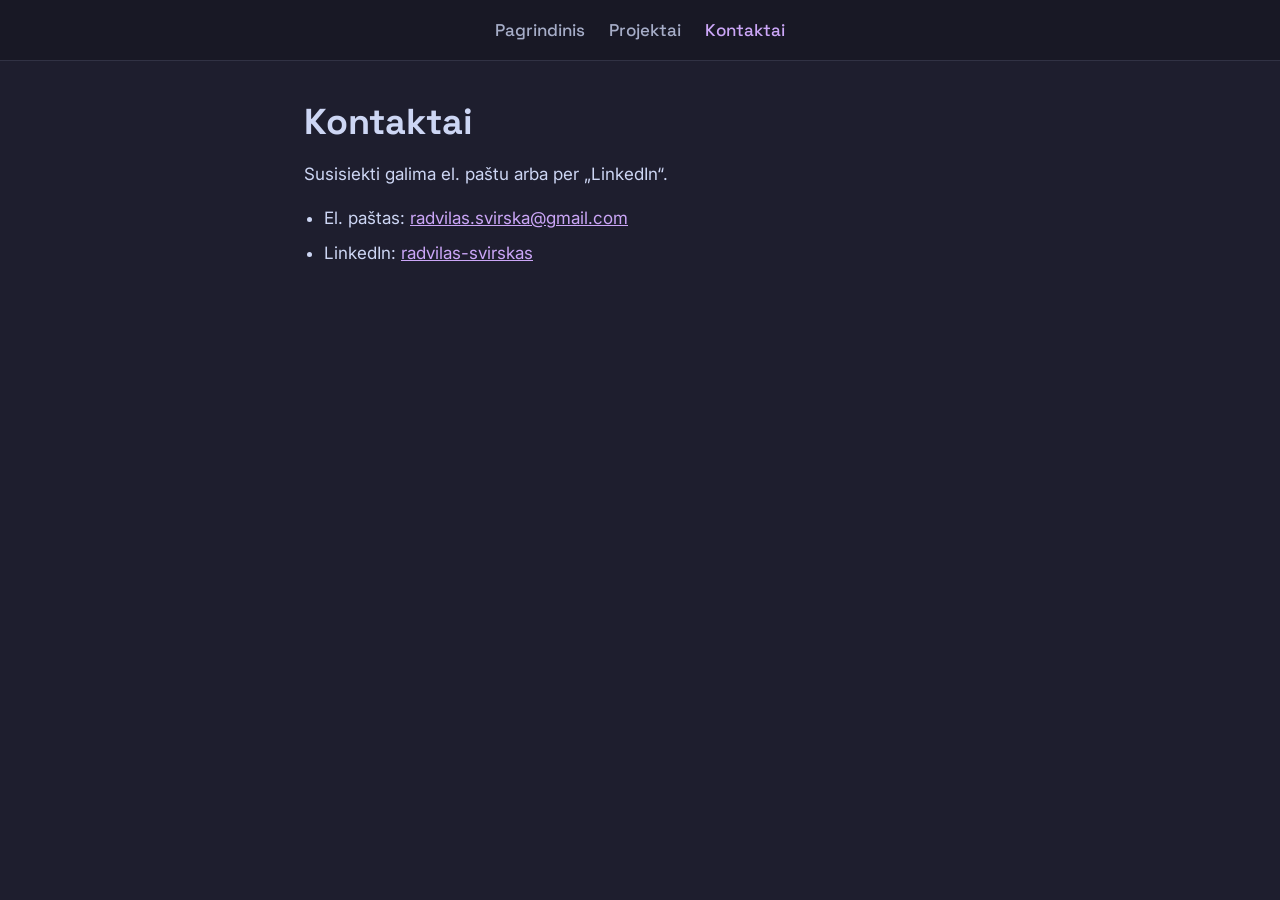
==== contact.html @ f39bd038 "Add draft text to all three pages Home gets a short intro, each sim on the projects page gets a plai" ====
<!DOCTYPE html>
<html lang="lt">
<head>
  <meta charset="UTF-8">
  <meta name="viewport" content="width=device-width, initial-scale=1">
  <title>Kontaktai</title>
  <link rel="preconnect" href="https://fonts.googleapis.com">
  <link rel="preconnect" href="https://fonts.gstatic.com" crossorigin>
  <link rel="stylesheet" href="https://fonts.googleapis.com/css2?family=Space+Grotesk:wght@500;700&family=Inter:wght@400;600&display=swap">
  <link rel="stylesheet" href="style.css">
</head>
<body>
  <nav>
    <a href="index.html">Pagrindinis</a>
    <a href="projects.html">Projektai</a>
    <a href="contact.html" aria-current="page">Kontaktai</a>
  </nav>
  <main>
    <h1>Kontaktai</h1>
    <p>Susisiekti galima el. paštu arba per „LinkedIn“.</p>
    <ul>
      <li>El. paštas: <a href="mailto:radvilas.svirska@gmail.com">radvilas.svirska@gmail.com</a></li>
      <li>LinkedIn: <a href="https://www.linkedin.com/in/radvilas-svirskas/">radvilas-svirskas</a></li>
    </ul>
  </main>
</body>
</html>
---- style.css ----
:root {
  /* Catppuccin Mocha */
  --bg: #1e1e2e;      /* base */
  --surface: #181825; /* mantle */
  --text: #cdd6f4;    /* text */
  --muted: #a6adc8;   /* subtext0 */
  --accent: #cba6f7;  /* mauve */
  --border: #313244;  /* surface0 */
}

* {
  box-sizing: border-box;
}

body {
  margin: 0;
  background: var(--bg);
  color: var(--text);
  font-family: "Inter", system-ui, sans-serif;
  font-size: 1.0625rem;
  line-height: 1.65;
}

h1, h2, h3 {
  font-family: "Space Grotesk", system-ui, sans-serif;
  font-weight: 700;
  line-height: 1.2;
}

h1 {
  font-size: 2.25rem;
  margin: 0 0 1rem;
}

h2 {
  font-size: 1.5rem;
  margin: 2.5rem 0 0.75rem;
}

p {
  text-align: left;
  margin: 0 0 1rem;
}

a {
  color: var(--accent);
}

ul {
  margin: 0 0 1rem;
  padding-left: 1.25rem;
}

li {
  margin-bottom: 0.4rem;
}

code {
  font-family: ui-monospace, "SF Mono", Menlo, monospace;
  font-size: 0.95em;
  background: var(--border);
  border-radius: 4px;
  padding: 0.1em 0.35em;
}

nav {
  display: flex;
  flex-wrap: wrap;
  gap: 0.5rem 1.5rem;
  padding: 1rem;
  border-bottom: 1px solid var(--border);
  background: var(--surface);
  justify-content: center;
}

nav a {
  color: var(--muted);
  text-decoration: none;
  font-family: "Space Grotesk", system-ui, sans-serif;
  font-weight: 500;
}

nav a:hover,
nav a[aria-current="page"] {
  color: var(--accent);
}

main {
  max-width: 44rem;
  margin: 0 auto;
  padding: 2.5rem 1rem 4rem;
}

img,
iframe {
  display: block;
  max-width: 100%;
  border: 1px solid var(--border);
  border-radius: 8px;
}

img {
  height: auto;
}

.sim {
  width: 100%;
  height: 28rem;
}

figure {
  margin: 1.5rem 0;
}

figcaption {
  color: var(--muted);
  font-size: 0.9rem;
  margin-top: 0.5rem;
}
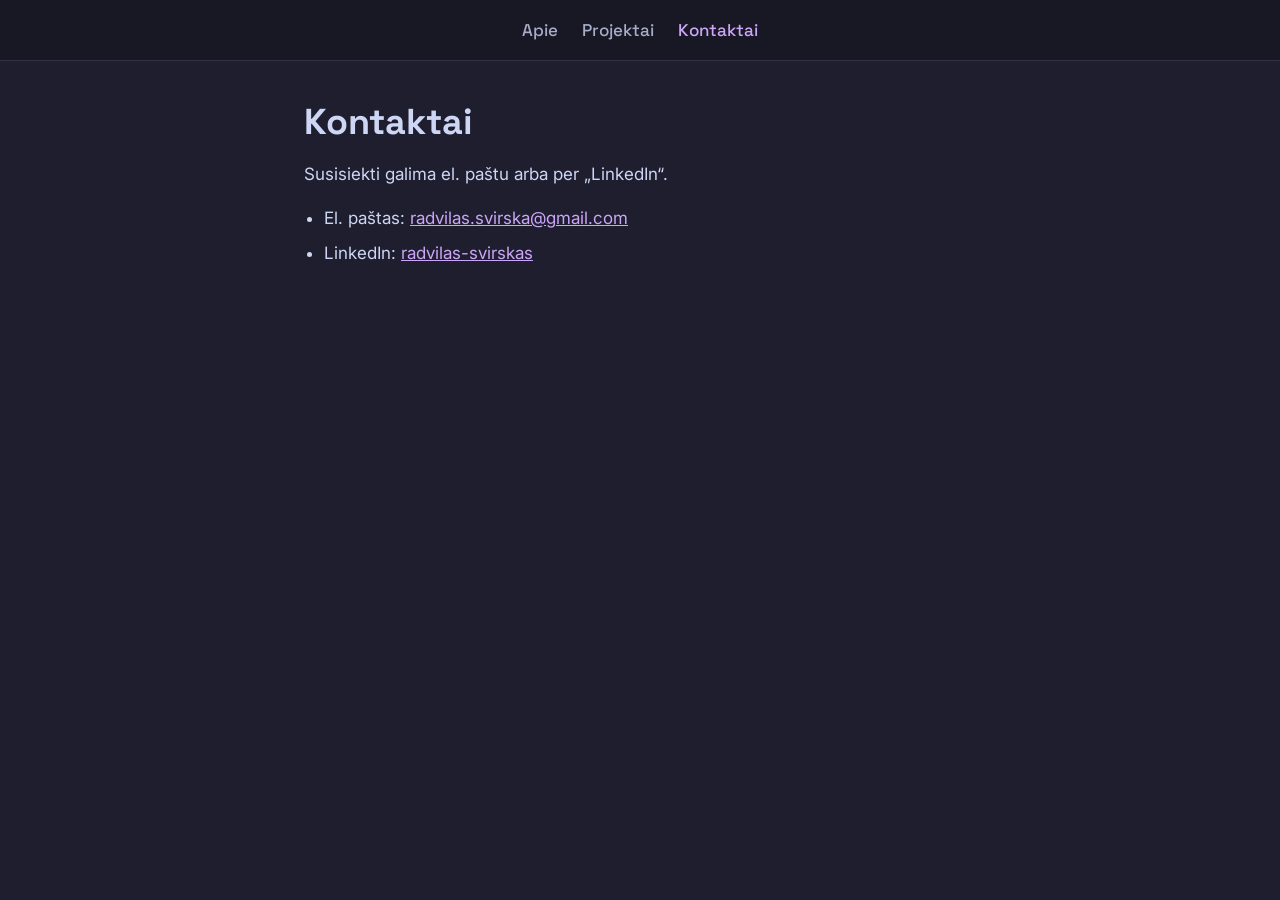
==== commit a3cdbcf5: "Replace site text with final copy and rename nav link to Apie Co-Authored-By: Claude Opus 5.5 <norep" ====
--- a/contact.html
+++ b/contact.html
@@ -11,7 +11,7 @@
 </head>
 <body>
   <nav>
-    <a href="index.html">Pagrindinis</a>
+    <a href="index.html">Apie</a>
     <a href="projects.html">Projektai</a>
     <a href="contact.html" aria-current="page">Kontaktai</a>
   </nav>
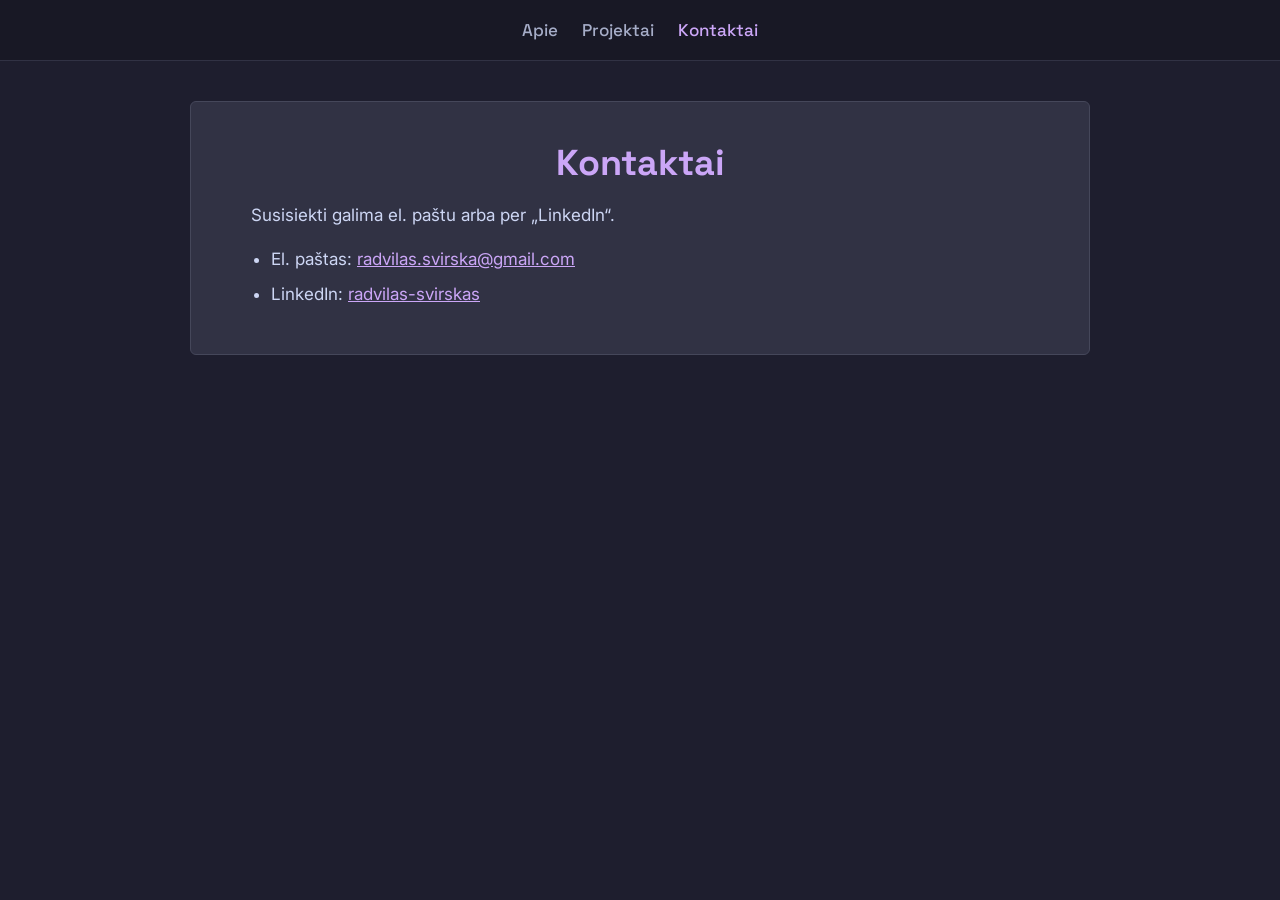
==== commit e442872a: "Wrap page content in cards Adds a reusable .card class (surface0 background, surface1 border, center" ====
--- a/contact.html
+++ b/contact.html
@@ -16,12 +16,14 @@
     <a href="contact.html" aria-current="page">Kontaktai</a>
   </nav>
   <main>
-    <h1>Kontaktai</h1>
-    <p>Susisiekti galima el. paštu arba per „LinkedIn“.</p>
-    <ul>
-      <li>El. paštas: <a href="mailto:radvilas.svirska@gmail.com">radvilas.svirska@gmail.com</a></li>
-      <li>LinkedIn: <a href="https://www.linkedin.com/in/radvilas-svirskas/">radvilas-svirskas</a></li>
-    </ul>
+    <div class="card">
+      <h1>Kontaktai</h1>
+      <p>Susisiekti galima el. paštu arba per „LinkedIn“.</p>
+      <ul>
+        <li>El. paštas: <a href="mailto:radvilas.svirska@gmail.com">radvilas.svirska@gmail.com</a></li>
+        <li>LinkedIn: <a href="https://www.linkedin.com/in/radvilas-svirskas/">radvilas-svirskas</a></li>
+      </ul>
+    </div>
   </main>
 </body>
 </html>
--- a/style.css
+++ b/style.css
@@ -6,6 +6,8 @@
   --muted: #a6adc8;   /* subtext0 */
   --accent: #cba6f7;  /* mauve */
   --border: #313244;  /* surface0 */
+  --card: #313244;    /* surface0 */
+  --card-border: #45475a; /* surface1 */
 }
 
 * {
@@ -58,7 +60,7 @@
 code {
   font-family: ui-monospace, "SF Mono", Menlo, monospace;
   font-size: 0.95em;
-  background: var(--border);
+  background: var(--card-border);
   border-radius: 4px;
   padding: 0.1em 0.35em;
 }
@@ -86,7 +88,7 @@
 }
 
 main {
-  max-width: 44rem;
+  max-width: calc(900px + 2rem);
   margin: 0 auto;
   padding: 2.5rem 1rem 4rem;
 }
@@ -117,3 +119,35 @@
   font-size: 0.9rem;
   margin-top: 0.5rem;
 }
+
+.card {
+  max-width: 900px;
+  margin: 0 auto;
+  padding: 40px 60px;
+  background: var(--card);
+  border: 1px solid var(--card-border);
+  border-radius: 6px;
+}
+
+.card + .card {
+  margin-top: 1.5rem;
+}
+
+.card > :first-child {
+  margin-top: 0;
+}
+
+.card > :last-child {
+  margin-bottom: 0;
+}
+
+.card h1 {
+  text-align: center;
+  color: var(--accent);
+}
+
+@media (max-width: 600px) {
+  .card {
+    padding: 20px;
+  }
+}
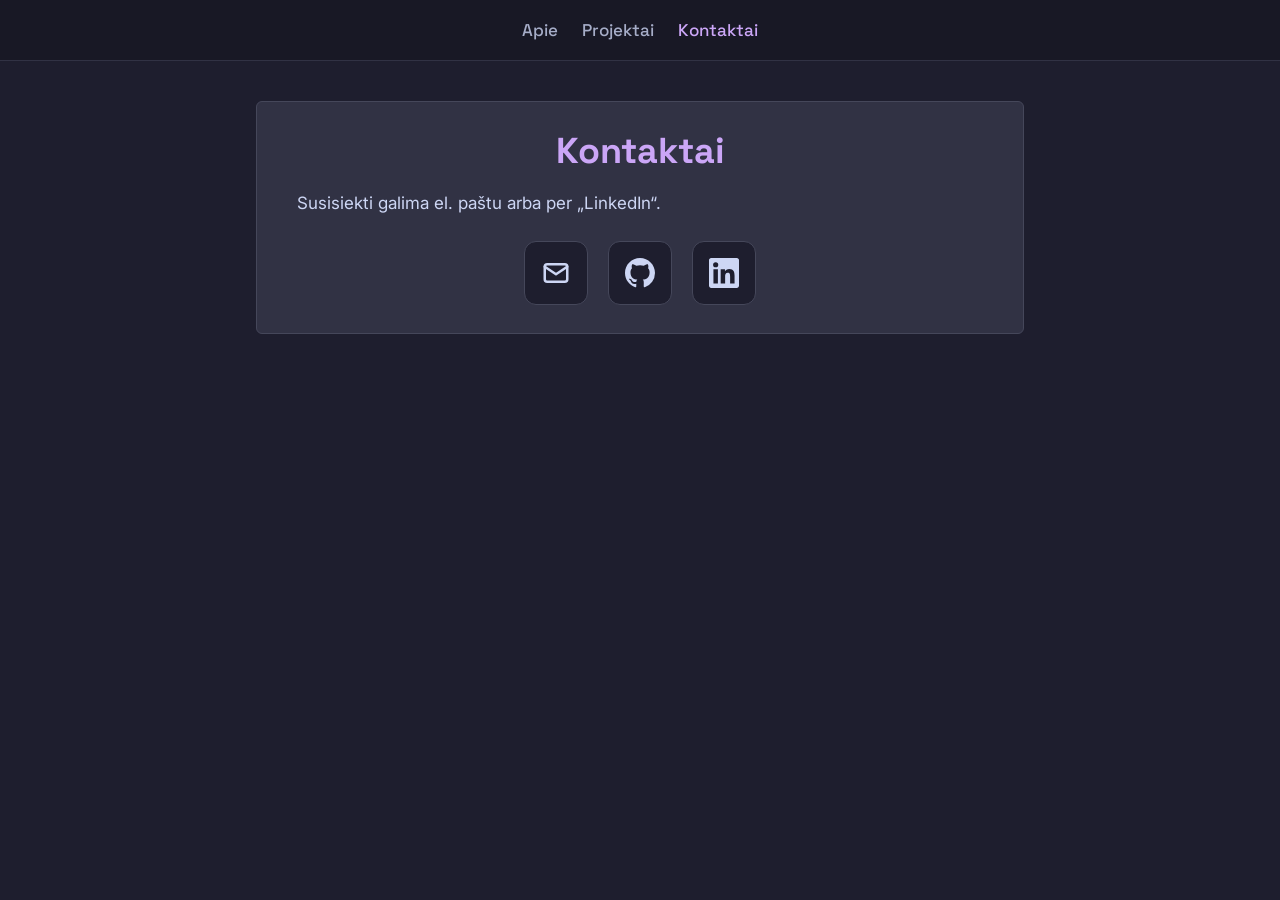
==== commit 0d34531b: "Rework sim controls, widen layout and add contact icons - Sims: icon buttons for play/pause, reset, " ====
--- a/contact.html
+++ b/contact.html
@@ -19,10 +19,17 @@
     <div class="card">
       <h1>Kontaktai</h1>
       <p>Susisiekti galima el. paštu arba per „LinkedIn“.</p>
-      <ul>
-        <li>El. paštas: <a href="mailto:radvilas.svirska@gmail.com">radvilas.svirska@gmail.com</a></li>
-        <li>LinkedIn: <a href="https://www.linkedin.com/in/radvilas-svirskas/">radvilas-svirskas</a></li>
-      </ul>
+      <div class="socials">
+        <a href="mailto:radvilas.svirska@gmail.com" title="El. paštas" aria-label="El. paštas">
+          <svg class="stroke" viewBox="0 0 24 24"><rect x="3" y="5" width="18" height="14" rx="2"/><path d="m3 7 9 6 9-6"/></svg>
+        </a>
+        <a href="https://github.com/PokiTism" title="GitHub" aria-label="GitHub">
+          <svg viewBox="0 0 16 16"><path d="M8 0C3.58 0 0 3.58 0 8c0 3.54 2.29 6.53 5.47 7.59.4.07.55-.17.55-.38 0-.19-.01-.82-.01-1.49-2.01.37-2.53-.49-2.69-.94-.09-.23-.48-.94-.82-1.13-.28-.15-.68-.52-.01-.53.63-.01 1.08.58 1.23.82.72 1.21 1.87.87 2.33.66.07-.52.28-.87.51-1.07-1.78-.2-3.64-.89-3.64-3.95 0-.87.31-1.59.82-2.15-.08-.2-.36-1.02.08-2.12 0 0 .67-.21 2.2.82.64-.18 1.32-.27 2-.27.68 0 1.36.09 2 .27 1.53-1.04 2.2-.82 2.2-.82.44 1.1.16 1.92.08 2.12.51.56.82 1.27.82 2.15 0 3.07-1.87 3.75-3.65 3.95.29.25.54.73.54 1.48 0 1.07-.01 1.93-.01 2.2 0 .21.15.46.55.38A8.013 8.013 0 0 0 16 8c0-4.42-3.58-8-8-8z"/></svg>
+        </a>
+        <a href="https://www.linkedin.com/in/radvilas-svirskas/" title="LinkedIn" aria-label="LinkedIn">
+          <svg viewBox="0 0 24 24"><path d="M20.447 20.452h-3.554v-5.569c0-1.328-.027-3.037-1.852-3.037-1.853 0-2.136 1.445-2.136 2.939v5.667H9.351V9h3.414v1.561h.046c.477-.9 1.637-1.85 3.37-1.85 3.601 0 4.267 2.37 4.267 5.455v6.286zM5.337 7.433a2.062 2.062 0 1 1 0-4.125 2.062 2.062 0 0 1 0 4.125zM7.119 20.452H3.555V9h3.564v11.452zM22.225 0H1.771C.792 0 0 .774 0 1.729v20.542C0 23.227.792 24 1.771 24h20.451C23.2 24 24 23.227 24 22.271V1.729C24 .774 23.2 0 22.222 0h.003z"/></svg>
+        </a>
+      </div>
     </div>
   </main>
 </body>
--- a/style.css
+++ b/style.css
@@ -87,10 +87,11 @@
   color: var(--accent);
 }
 
+/* Leave about 20% of the window empty on each side. */
 main {
-  max-width: calc(900px + 2rem);
+  width: 60%;
   margin: 0 auto;
-  padding: 2.5rem 1rem 4rem;
+  padding: 2.5rem 0 4rem;
 }
 
 img,
@@ -107,7 +108,8 @@
 
 .sim {
   width: 100%;
-  height: 28rem;
+  height: 65vh;
+  min-height: 320px;
 }
 
 figure {
@@ -121,9 +123,7 @@
 }
 
 .card {
-  max-width: 900px;
-  margin: 0 auto;
-  padding: 40px 60px;
+  padding: 28px 40px;
   background: var(--card);
   border: 1px solid var(--card-border);
   border-radius: 6px;
@@ -146,7 +146,57 @@
   color: var(--accent);
 }
 
-@media (max-width: 600px) {
+.card h2 {
+  font-size: 1.9rem;
+  color: var(--accent);
+}
+
+.socials {
+  display: flex;
+  justify-content: center;
+  gap: 1.25rem;
+  margin-top: 1.5rem;
+}
+
+.socials a {
+  display: grid;
+  place-items: center;
+  width: 64px;
+  height: 64px;
+  color: var(--text);
+  background: var(--bg);
+  border: 1px solid var(--card-border);
+  border-radius: 12px;
+  transition: color 0.15s, border-color 0.15s, transform 0.15s;
+}
+
+.socials a:hover,
+.socials a:focus-visible {
+  color: var(--accent);
+  border-color: var(--accent);
+  transform: translateY(-2px);
+}
+
+.socials svg {
+  width: 30px;
+  height: 30px;
+  fill: currentColor;
+}
+
+.socials svg.stroke {
+  fill: none;
+  stroke: currentColor;
+  stroke-width: 2;
+  stroke-linecap: round;
+  stroke-linejoin: round;
+}
+
+@media (max-width: 800px) {
+  main {
+    width: auto;
+    padding: 2rem 1rem 3rem;
+  }
+
   .card {
     padding: 20px;
   }
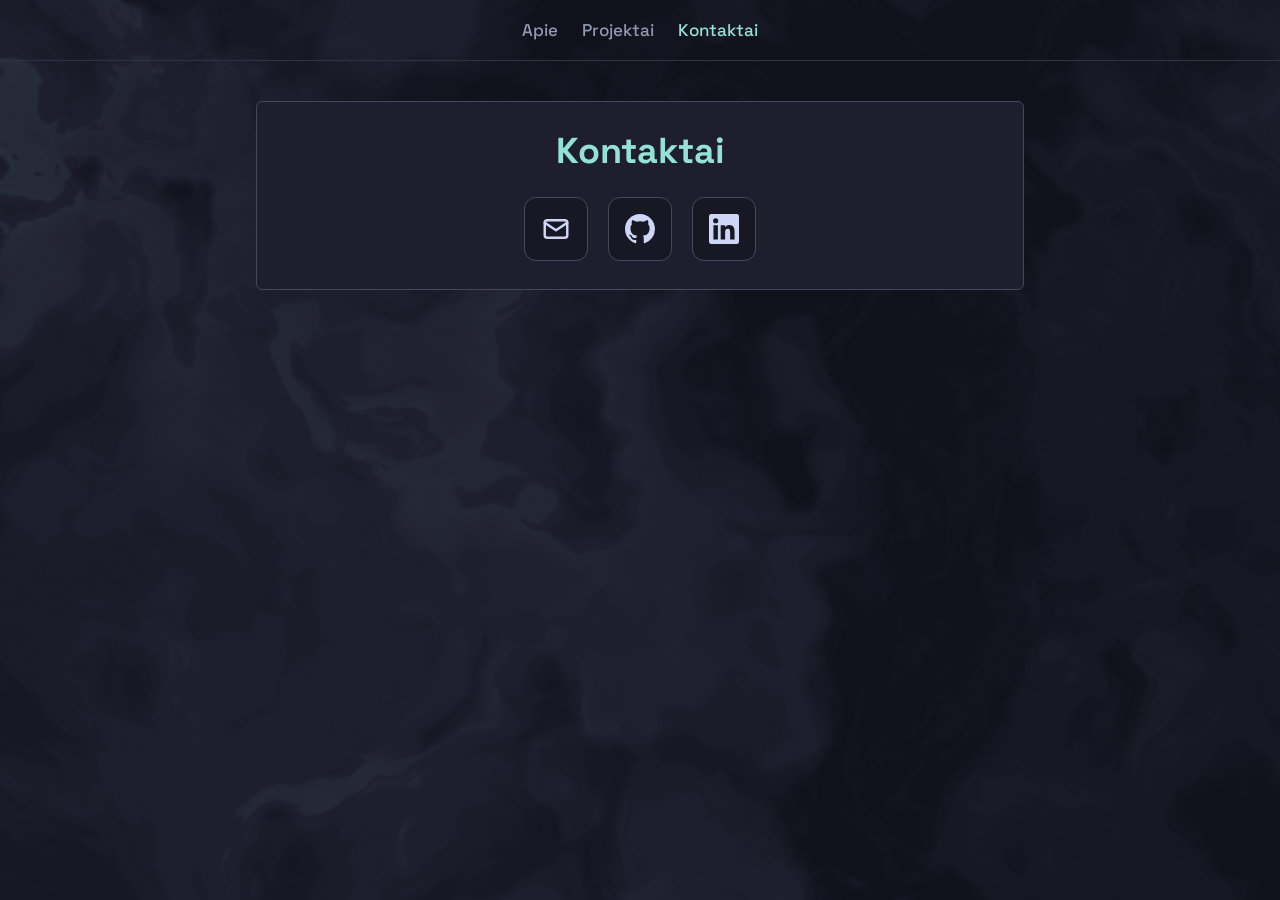
==== commit c06c75e3: "Add animated background and switch to Catppuccin Mocha teal - bg.js: full-screen WebGL canvas behind" ====
--- a/contact.html
+++ b/contact.html
@@ -8,6 +8,7 @@
   <link rel="preconnect" href="https://fonts.gstatic.com" crossorigin>
   <link rel="stylesheet" href="https://fonts.googleapis.com/css2?family=Space+Grotesk:wght@500;700&family=Inter:wght@400;600&display=swap">
   <link rel="stylesheet" href="style.css">
+  <script src="bg.js" defer></script>
 </head>
 <body>
   <nav>
@@ -18,7 +19,6 @@
   <main>
     <div class="card">
       <h1>Kontaktai</h1>
-      <p>Susisiekti galima el. paštu arba per „LinkedIn“.</p>
       <div class="socials">
         <a href="mailto:radvilas.svirska@gmail.com" title="El. paštas" aria-label="El. paštas">
           <svg class="stroke" viewBox="0 0 24 24"><rect x="3" y="5" width="18" height="14" rx="2"/><path d="m3 7 9 6 9-6"/></svg>
--- a/style.css
+++ b/style.css
@@ -1,17 +1,43 @@
 :root {
-  /* Catppuccin Mocha */
-  --bg: #1e1e2e;      /* base */
-  --surface: #181825; /* mantle */
-  --text: #cdd6f4;    /* text */
-  --muted: #a6adc8;   /* subtext0 */
-  --accent: #cba6f7;  /* mauve */
-  --border: #313244;  /* surface0 */
-  --card: #313244;    /* surface0 */
-  --card-border: #45475a; /* surface1 */
+  /* Catppuccin Mocha palette */
+  --crust: #11111b;
+  --mantle: #181825;
+  --base: #1e1e2e;
+  --surface0: #313244;
+  --surface1: #45475a;
+  --overlay2: #9399b2;
+  --subtext0: #a6adc8;
+  --text-color: #cdd6f4;
+  --teal: #94e2d5;
+
+  /* What each color is used for */
+  --bg: var(--mantle);
+  --text: var(--text-color);
+  --muted: var(--subtext0);
+  --accent: var(--teal);
+  --heading: var(--teal);
+  --link: var(--teal);
+  --nav-link: var(--overlay2);
+  --nav-link-hover: var(--text-color);
+  --border: var(--surface0);
+  --card: var(--base);
+  --card-border: var(--surface1);
+  --icon-bg: var(--mantle);
 }
 
 * {
   box-sizing: border-box;
+}
+
+/* Animated background from bg.js. The body background shows instead
+   when WebGL isn't available. */
+.bg {
+  position: fixed;
+  inset: 0;
+  width: 100%;
+  height: 100%;
+  z-index: -1;
+  display: block;
 }
 
 body {
@@ -24,6 +50,7 @@
 }
 
 h1, h2, h3 {
+  color: var(--heading);
   font-family: "Space Grotesk", system-ui, sans-serif;
   font-weight: 700;
   line-height: 1.2;
@@ -45,7 +72,7 @@
 }
 
 a {
-  color: var(--accent);
+  color: var(--link);
 }
 
 ul {
@@ -60,7 +87,7 @@
 code {
   font-family: ui-monospace, "SF Mono", Menlo, monospace;
   font-size: 0.95em;
-  background: var(--card-border);
+  background: var(--surface0);
   border-radius: 4px;
   padding: 0.1em 0.35em;
 }
@@ -71,18 +98,21 @@
   gap: 0.5rem 1.5rem;
   padding: 1rem;
   border-bottom: 1px solid var(--border);
-  background: var(--surface);
+  background: transparent;
   justify-content: center;
 }
 
 nav a {
-  color: var(--muted);
+  color: var(--nav-link);
   text-decoration: none;
   font-family: "Space Grotesk", system-ui, sans-serif;
   font-weight: 500;
 }
 
-nav a:hover,
+nav a:hover {
+  color: var(--nav-link-hover);
+}
+
 nav a[aria-current="page"] {
   color: var(--accent);
 }
@@ -110,6 +140,10 @@
   width: 100%;
   height: 65vh;
   min-height: 320px;
+  /* Chromium can wrongly treat the opaque iframes as covering part of the
+     WebGL background and leave a hole in it. Being a hair transparent
+     stops them from counting as opaque. */
+  opacity: 0.999;
 }
 
 figure {
@@ -143,12 +177,10 @@
 
 .card h1 {
   text-align: center;
-  color: var(--accent);
 }
 
 .card h2 {
   font-size: 1.9rem;
-  color: var(--accent);
 }
 
 .socials {
@@ -164,7 +196,7 @@
   width: 64px;
   height: 64px;
   color: var(--text);
-  background: var(--bg);
+  background: var(--icon-bg);
   border: 1px solid var(--card-border);
   border-radius: 12px;
   transition: color 0.15s, border-color 0.15s, transform 0.15s;
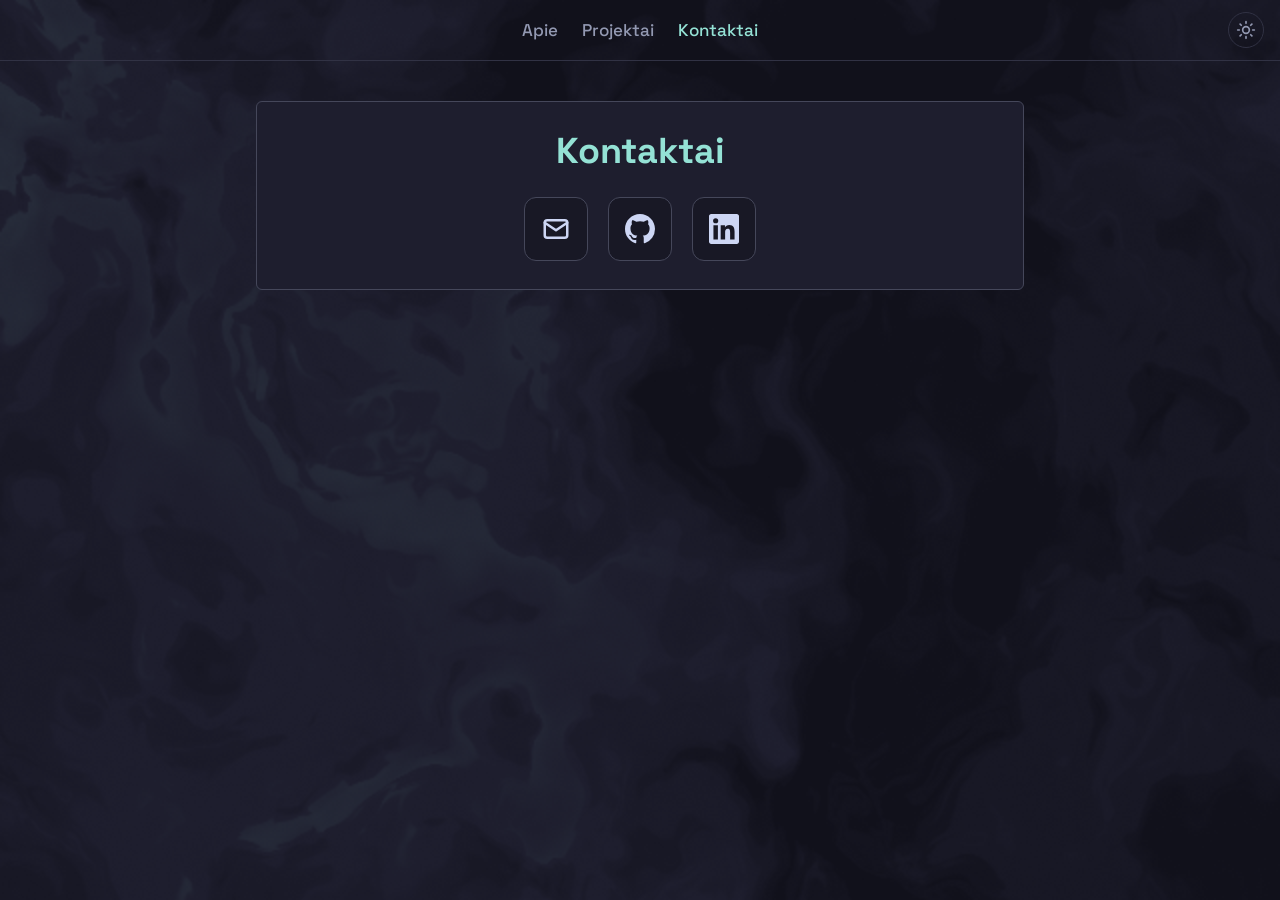
==== commit f4160fab: "Add light/dark theme toggle, smoother nav hover, reorder projects - theme.js: sun/moon button in the" ====
--- a/contact.html
+++ b/contact.html
@@ -8,6 +8,7 @@
   <link rel="preconnect" href="https://fonts.gstatic.com" crossorigin>
   <link rel="stylesheet" href="https://fonts.googleapis.com/css2?family=Space+Grotesk:wght@500;700&family=Inter:wght@400;600&display=swap">
   <link rel="stylesheet" href="style.css">
+  <script src="theme.js"></script>
   <script src="bg.js" defer></script>
 </head>
 <body>
--- a/style.css
+++ b/style.css
@@ -1,5 +1,73 @@
+/* Registering the palette colors lets the browser animate them, so the
+   whole site fades smoothly when the theme changes. */
+@property --crust {
+  syntax: '<color>';
+  inherits: true;
+  initial-value: #11111b;
+}
+
+@property --mantle {
+  syntax: '<color>';
+  inherits: true;
+  initial-value: #181825;
+}
+
+@property --base {
+  syntax: '<color>';
+  inherits: true;
+  initial-value: #1e1e2e;
+}
+
+@property --surface0 {
+  syntax: '<color>';
+  inherits: true;
+  initial-value: #313244;
+}
+
+@property --surface1 {
+  syntax: '<color>';
+  inherits: true;
+  initial-value: #45475a;
+}
+
+@property --overlay2 {
+  syntax: '<color>';
+  inherits: true;
+  initial-value: #9399b2;
+}
+
+@property --subtext0 {
+  syntax: '<color>';
+  inherits: true;
+  initial-value: #a6adc8;
+}
+
+@property --text-color {
+  syntax: '<color>';
+  inherits: true;
+  initial-value: #cdd6f4;
+}
+
+@property --teal {
+  syntax: '<color>';
+  inherits: true;
+  initial-value: #94e2d5;
+}
+
 :root {
-  /* Catppuccin Mocha palette */
+  color-scheme: dark;
+  transition:
+    --crust 0.6s ease,
+    --mantle 0.6s ease,
+    --base 0.6s ease,
+    --surface0 0.6s ease,
+    --surface1 0.6s ease,
+    --overlay2 0.6s ease,
+    --subtext0 0.6s ease,
+    --text-color 0.6s ease,
+    --teal 0.6s ease;
+
+  /* Catppuccin Mocha palette (dark) */
   --crust: #11111b;
   --mantle: #181825;
   --base: #1e1e2e;
@@ -25,6 +93,20 @@
   --icon-bg: var(--mantle);
 }
 
+/* Catppuccin Latte palette (light) */
+:root[data-theme="light"] {
+  color-scheme: light;
+  --crust: #dce0e8;
+  --mantle: #e6e9ef;
+  --base: #eff1f5;
+  --surface0: #ccd0da;
+  --surface1: #bcc0cc;
+  --overlay2: #7c7f93;
+  --subtext0: #6c6f85;
+  --text-color: #4c4f69;
+  --teal: #179299;
+}
+
 * {
   box-sizing: border-box;
 }
@@ -93,6 +175,7 @@
 }
 
 nav {
+  position: relative;
   display: flex;
   flex-wrap: wrap;
   gap: 0.5rem 1.5rem;
@@ -103,18 +186,71 @@
 }
 
 nav a {
+  display: inline-block;
   color: var(--nav-link);
   text-decoration: none;
   font-family: "Space Grotesk", system-ui, sans-serif;
   font-weight: 500;
+  transition: color 0.3s ease, transform 0.3s ease;
 }
 
 nav a:hover {
   color: var(--nav-link-hover);
+  transform: scale(1.15);
 }
 
 nav a[aria-current="page"] {
   color: var(--accent);
+}
+
+/* Sun/moon button added by theme.js. Shows the sun in dark mode and the
+   moon in light mode, i.e. the theme a click switches to. */
+.theme-toggle {
+  position: absolute;
+  top: 50%;
+  right: 1rem;
+  display: grid;
+  place-items: center;
+  width: 36px;
+  height: 36px;
+  padding: 0;
+  color: var(--nav-link);
+  background: transparent;
+  border: 1px solid var(--border);
+  border-radius: 50%;
+  cursor: pointer;
+  transform: translateY(-50%);
+  transition: color 0.3s ease, border-color 0.3s ease, transform 0.3s ease;
+}
+
+.theme-toggle:hover,
+.theme-toggle:focus-visible {
+  color: var(--accent);
+  border-color: var(--accent);
+  transform: translateY(-50%) scale(1.12);
+}
+
+.theme-toggle svg {
+  grid-area: 1 / 1;
+  width: 20px;
+  height: 20px;
+  fill: none;
+  stroke: currentColor;
+  stroke-width: 2;
+  stroke-linecap: round;
+  stroke-linejoin: round;
+  transition: opacity 0.5s ease, transform 0.5s ease;
+}
+
+.theme-toggle .moon,
+:root[data-theme="light"] .theme-toggle .sun {
+  opacity: 0;
+  transform: rotate(-90deg) scale(0.5);
+}
+
+:root[data-theme="light"] .theme-toggle .moon {
+  opacity: 1;
+  transform: none;
 }
 
 /* Leave about 20% of the window empty on each side. */
@@ -233,3 +369,13 @@
     padding: 20px;
   }
 }
+
+@media (prefers-reduced-motion: reduce) {
+  :root,
+  nav a,
+  .theme-toggle,
+  .theme-toggle svg,
+  .socials a {
+    transition: none;
+  }
+}
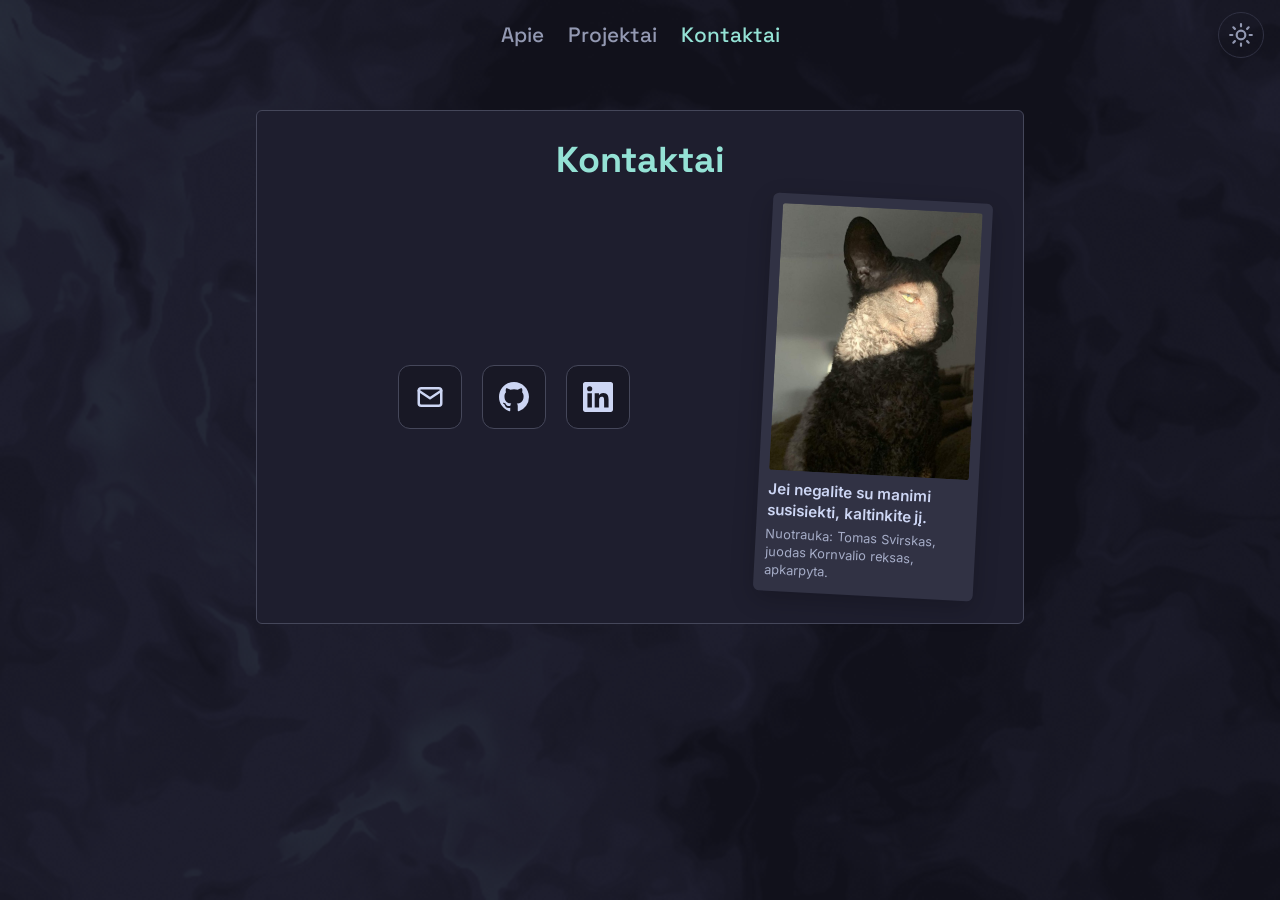
==== commit 79daacd7: "Add Tomas the cat to the contact page - images/tomas.jpg: the uploaded photo cropped to the cat, res" ====
--- a/contact.html
+++ b/contact.html
@@ -20,16 +20,25 @@
   <main>
     <div class="card">
       <h1>Kontaktai</h1>
-      <div class="socials">
-        <a href="mailto:radvilas.svirska@gmail.com" title="El. paštas" aria-label="El. paštas">
-          <svg class="stroke" viewBox="0 0 24 24"><rect x="3" y="5" width="18" height="14" rx="2"/><path d="m3 7 9 6 9-6"/></svg>
-        </a>
-        <a href="https://github.com/PokiTism" title="GitHub" aria-label="GitHub">
-          <svg viewBox="0 0 16 16"><path d="M8 0C3.58 0 0 3.58 0 8c0 3.54 2.29 6.53 5.47 7.59.4.07.55-.17.55-.38 0-.19-.01-.82-.01-1.49-2.01.37-2.53-.49-2.69-.94-.09-.23-.48-.94-.82-1.13-.28-.15-.68-.52-.01-.53.63-.01 1.08.58 1.23.82.72 1.21 1.87.87 2.33.66.07-.52.28-.87.51-1.07-1.78-.2-3.64-.89-3.64-3.95 0-.87.31-1.59.82-2.15-.08-.2-.36-1.02.08-2.12 0 0 .67-.21 2.2.82.64-.18 1.32-.27 2-.27.68 0 1.36.09 2 .27 1.53-1.04 2.2-.82 2.2-.82.44 1.1.16 1.92.08 2.12.51.56.82 1.27.82 2.15 0 3.07-1.87 3.75-3.65 3.95.29.25.54.73.54 1.48 0 1.07-.01 1.93-.01 2.2 0 .21.15.46.55.38A8.013 8.013 0 0 0 16 8c0-4.42-3.58-8-8-8z"/></svg>
-        </a>
-        <a href="https://www.linkedin.com/in/radvilas-svirskas/" title="LinkedIn" aria-label="LinkedIn">
-          <svg viewBox="0 0 24 24"><path d="M20.447 20.452h-3.554v-5.569c0-1.328-.027-3.037-1.852-3.037-1.853 0-2.136 1.445-2.136 2.939v5.667H9.351V9h3.414v1.561h.046c.477-.9 1.637-1.85 3.37-1.85 3.601 0 4.267 2.37 4.267 5.455v6.286zM5.337 7.433a2.062 2.062 0 1 1 0-4.125 2.062 2.062 0 0 1 0 4.125zM7.119 20.452H3.555V9h3.564v11.452zM22.225 0H1.771C.792 0 0 .774 0 1.729v20.542C0 23.227.792 24 1.771 24h20.451C23.2 24 24 23.227 24 22.271V1.729C24 .774 23.2 0 22.222 0h.003z"/></svg>
-        </a>
+      <div class="contact-layout">
+        <div class="socials">
+          <a href="mailto:radvilas.svirska@gmail.com" title="El. paštas" aria-label="El. paštas">
+            <svg class="stroke" viewBox="0 0 24 24"><rect x="3" y="5" width="18" height="14" rx="2"/><path d="m3 7 9 6 9-6"/></svg>
+          </a>
+          <a href="https://github.com/PokiTism" title="GitHub" aria-label="GitHub">
+            <svg viewBox="0 0 16 16"><path d="M8 0C3.58 0 0 3.58 0 8c0 3.54 2.29 6.53 5.47 7.59.4.07.55-.17.55-.38 0-.19-.01-.82-.01-1.49-2.01.37-2.53-.49-2.69-.94-.09-.23-.48-.94-.82-1.13-.28-.15-.68-.52-.01-.53.63-.01 1.08.58 1.23.82.72 1.21 1.87.87 2.33.66.07-.52.28-.87.51-1.07-1.78-.2-3.64-.89-3.64-3.95 0-.87.31-1.59.82-2.15-.08-.2-.36-1.02.08-2.12 0 0 .67-.21 2.2.82.64-.18 1.32-.27 2-.27.68 0 1.36.09 2 .27 1.53-1.04 2.2-.82 2.2-.82.44 1.1.16 1.92.08 2.12.51.56.82 1.27.82 2.15 0 3.07-1.87 3.75-3.65 3.95.29.25.54.73.54 1.48 0 1.07-.01 1.93-.01 2.2 0 .21.15.46.55.38A8.013 8.013 0 0 0 16 8c0-4.42-3.58-8-8-8z"/></svg>
+          </a>
+          <a href="https://www.linkedin.com/in/radvilas-svirskas/" title="LinkedIn" aria-label="LinkedIn">
+            <svg viewBox="0 0 24 24"><path d="M20.447 20.452h-3.554v-5.569c0-1.328-.027-3.037-1.852-3.037-1.853 0-2.136 1.445-2.136 2.939v5.667H9.351V9h3.414v1.561h.046c.477-.9 1.637-1.85 3.37-1.85 3.601 0 4.267 2.37 4.267 5.455v6.286zM5.337 7.433a2.062 2.062 0 1 1 0-4.125 2.062 2.062 0 0 1 0 4.125zM7.119 20.452H3.555V9h3.564v11.452zM22.225 0H1.771C.792 0 0 .774 0 1.729v20.542C0 23.227.792 24 1.771 24h20.451C23.2 24 24 23.227 24 22.271V1.729C24 .774 23.2 0 22.222 0h.003z"/></svg>
+          </a>
+        </div>
+        <figure class="pet">
+          <img src="images/tomas.jpg" alt="Juodas Kornvalio reksas Tomas" width="600" height="800">
+          <figcaption>
+            <span class="pet-blame">Jei negalite su manimi susisiekti, kaltinkite jį.</span>
+            Nuotrauka: Tomas Svirskas, juodas Kornvalio reksas, apkarpyta.
+          </figcaption>
+        </figure>
       </div>
     </div>
   </main>
--- a/style.css
+++ b/style.css
@@ -52,6 +52,36 @@
   syntax: '<color>';
   inherits: true;
   initial-value: #94e2d5;
+}
+
+@property --bg-crust {
+  syntax: '<color>';
+  inherits: true;
+  initial-value: #11111b;
+}
+
+@property --bg-mantle {
+  syntax: '<color>';
+  inherits: true;
+  initial-value: #181825;
+}
+
+@property --bg-base {
+  syntax: '<color>';
+  inherits: true;
+  initial-value: #1e1e2e;
+}
+
+@property --bg-accent {
+  syntax: '<color>';
+  inherits: true;
+  initial-value: #94e2d5;
+}
+
+@property --bg-accent-amount {
+  syntax: '<number>';
+  inherits: true;
+  initial-value: 0.1;
 }
 
 :root {
@@ -65,7 +95,12 @@
     --overlay2 0.6s ease,
     --subtext0 0.6s ease,
     --text-color 0.6s ease,
-    --teal 0.6s ease;
+    --teal 0.6s ease,
+    --bg-crust 0.6s ease,
+    --bg-mantle 0.6s ease,
+    --bg-base 0.6s ease,
+    --bg-accent 0.6s ease,
+    --bg-accent-amount 0.6s ease;
 
   /* Catppuccin Mocha palette (dark) */
   --crust: #11111b;
@@ -91,6 +126,14 @@
   --card: var(--base);
   --card-border: var(--surface1);
   --icon-bg: var(--mantle);
+
+  /* Animated background (bg.js): darkest to lightest, plus the accent
+     mixed into the lightest spots and how strongly */
+  --bg-crust: #11111b;
+  --bg-mantle: #181825;
+  --bg-base: #1e1e2e;
+  --bg-accent: #94e2d5;
+  --bg-accent-amount: 0.1;
 }
 
 /* Catppuccin Latte palette (light) */
@@ -105,6 +148,14 @@
   --subtext0: #6c6f85;
   --text-color: #4c4f69;
   --teal: #179299;
+
+  /* Brighter than plain Latte: lavender-tinted swirls with teal in the
+     lightest spots, so light mode reads as Catppuccin, not white */
+  --bg-crust: #d0d6f7;
+  --bg-mantle: #e2e6f8;
+  --bg-base: #f7f8fc;
+  --bg-accent: #179299;
+  --bg-accent-amount: 0.3;
 }
 
 * {
@@ -179,8 +230,7 @@
   display: flex;
   flex-wrap: wrap;
   gap: 0.5rem 1.5rem;
-  padding: 1rem;
-  border-bottom: 1px solid var(--border);
+  padding: 1.1rem 1rem;
   background: transparent;
   justify-content: center;
 }
@@ -190,6 +240,7 @@
   color: var(--nav-link);
   text-decoration: none;
   font-family: "Space Grotesk", system-ui, sans-serif;
+  font-size: 1.3rem;
   font-weight: 500;
   transition: color 0.3s ease, transform 0.3s ease;
 }
@@ -211,8 +262,8 @@
   right: 1rem;
   display: grid;
   place-items: center;
-  width: 36px;
-  height: 36px;
+  width: 46px;
+  height: 46px;
   padding: 0;
   color: var(--nav-link);
   background: transparent;
@@ -232,8 +283,8 @@
 
 .theme-toggle svg {
   grid-area: 1 / 1;
-  width: 20px;
-  height: 20px;
+  width: 26px;
+  height: 26px;
   fill: none;
   stroke: currentColor;
   stroke-width: 2;
@@ -317,6 +368,93 @@
 
 .card h2 {
   font-size: 1.9rem;
+}
+
+/* Project text with an animation beside it */
+.project-intro {
+  display: grid;
+  grid-template-columns: minmax(0, 1fr) minmax(0, 36%);
+  gap: 2rem;
+  align-items: center;
+  margin-bottom: 1.5rem;
+}
+
+.project-text > :first-child {
+  margin-top: 0;
+}
+
+.project-text > :last-child {
+  margin-bottom: 0;
+}
+
+.project-media {
+  margin: 0;
+}
+
+.project-media img {
+  width: 100%;
+}
+
+/* Kontaktai: icons in the middle, the cat pinned up off to the side */
+.contact-layout {
+  display: grid;
+  grid-template-columns: minmax(0, 1fr) 220px;
+  gap: 2rem;
+  align-items: center;
+}
+
+.contact-layout .socials {
+  margin-top: 0;
+}
+
+.pet {
+  margin: 0;
+  padding: 10px 10px 12px;
+  background: var(--surface0);
+  border-radius: 6px;
+  box-shadow: 0 8px 24px rgba(0, 0, 0, 0.2);
+  transform: rotate(3deg);
+  transition: transform 0.3s ease;
+}
+
+.pet:hover {
+  transform: rotate(0deg) scale(1.03);
+}
+
+.pet img {
+  width: 100%;
+  border: 0;
+  border-radius: 3px;
+}
+
+.pet figcaption {
+  font-size: 0.8rem;
+  line-height: 1.4;
+}
+
+.pet-blame {
+  display: block;
+  margin-bottom: 0.3rem;
+  color: var(--text);
+  font-size: 0.95rem;
+  font-weight: 600;
+}
+
+@media (max-width: 600px) {
+  .contact-layout {
+    grid-template-columns: minmax(0, 1fr);
+    justify-items: center;
+  }
+
+  .pet {
+    max-width: 240px;
+  }
+}
+
+@media (max-width: 1000px) {
+  .project-intro {
+    grid-template-columns: minmax(0, 1fr);
+  }
 }
 
 .socials {
@@ -359,6 +497,34 @@
   stroke-linejoin: round;
 }
 
+/* On phones, line the links up from the left so they don't run into
+   the theme button. */
+@media (max-width: 600px) {
+  nav {
+    justify-content: flex-start;
+    gap: 0.5rem 1rem;
+    padding-right: 4.5rem;
+  }
+
+  nav a {
+    font-size: 1.15rem;
+  }
+}
+
+/* On phones, line the links up from the left so they don't run into
+   the theme button. */
+@media (max-width: 600px) {
+  nav {
+    justify-content: flex-start;
+    gap: 0.5rem 1rem;
+    padding-right: 4.5rem;
+  }
+
+  nav a {
+    font-size: 1.15rem;
+  }
+}
+
 @media (max-width: 800px) {
   main {
     width: auto;
@@ -375,7 +541,8 @@
   nav a,
   .theme-toggle,
   .theme-toggle svg,
-  .socials a {
+  .socials a,
+  .pet {
     transition: none;
   }
 }
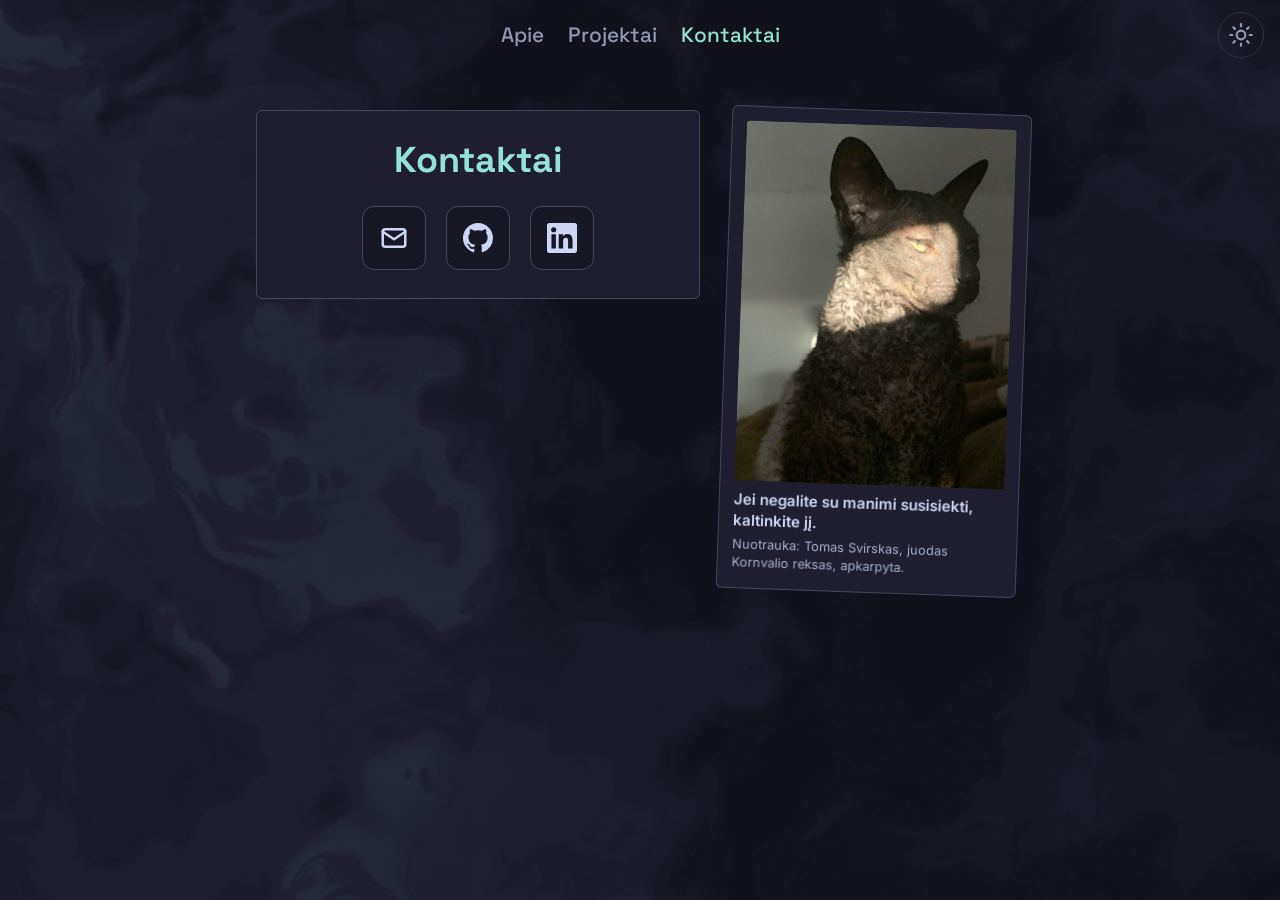
==== commit 4622015a: "Split the contact page into a contact card and a cat card The icons get their own compact card and T" ====
--- a/contact.html
+++ b/contact.html
@@ -18,9 +18,9 @@
     <a href="contact.html" aria-current="page">Kontaktai</a>
   </nav>
   <main>
-    <div class="card">
-      <h1>Kontaktai</h1>
-      <div class="contact-layout">
+    <div class="contact-grid">
+      <div class="card">
+        <h1>Kontaktai</h1>
         <div class="socials">
           <a href="mailto:radvilas.svirska@gmail.com" title="El. paštas" aria-label="El. paštas">
             <svg class="stroke" viewBox="0 0 24 24"><rect x="3" y="5" width="18" height="14" rx="2"/><path d="m3 7 9 6 9-6"/></svg>
@@ -32,14 +32,14 @@
             <svg viewBox="0 0 24 24"><path d="M20.447 20.452h-3.554v-5.569c0-1.328-.027-3.037-1.852-3.037-1.853 0-2.136 1.445-2.136 2.939v5.667H9.351V9h3.414v1.561h.046c.477-.9 1.637-1.85 3.37-1.85 3.601 0 4.267 2.37 4.267 5.455v6.286zM5.337 7.433a2.062 2.062 0 1 1 0-4.125 2.062 2.062 0 0 1 0 4.125zM7.119 20.452H3.555V9h3.564v11.452zM22.225 0H1.771C.792 0 0 .774 0 1.729v20.542C0 23.227.792 24 1.771 24h20.451C23.2 24 24 23.227 24 22.271V1.729C24 .774 23.2 0 22.222 0h.003z"/></svg>
           </a>
         </div>
-        <figure class="pet">
-          <img src="images/tomas.jpg" alt="Juodas Kornvalio reksas Tomas" width="600" height="800">
-          <figcaption>
-            <span class="pet-blame">Jei negalite su manimi susisiekti, kaltinkite jį.</span>
-            Nuotrauka: Tomas Svirskas, juodas Kornvalio reksas, apkarpyta.
-          </figcaption>
-        </figure>
       </div>
+      <figure class="card pet">
+        <img src="images/tomas.jpg" alt="Juodas Kornvalio reksas Tomas" width="600" height="800">
+        <figcaption>
+          <span class="pet-blame">Jei negalite su manimi susisiekti, kaltinkite jį.</span>
+          Nuotrauka: Tomas Svirskas, juodas Kornvalio reksas, apkarpyta.
+        </figcaption>
+      </figure>
     </div>
   </main>
 </body>
--- a/style.css
+++ b/style.css
@@ -395,36 +395,33 @@
   width: 100%;
 }
 
-/* Kontaktai: icons in the middle, the cat pinned up off to the side */
-.contact-layout {
+/* Kontaktai: the contact card, with the cat in his own card beside it */
+.contact-grid {
   display: grid;
-  grid-template-columns: minmax(0, 1fr) 220px;
-  gap: 2rem;
-  align-items: center;
-}
-
-.contact-layout .socials {
+  grid-template-columns: minmax(0, 1fr) 300px;
+  gap: 1.5rem;
+  align-items: start;
+}
+
+.contact-grid > .card + .card {
   margin-top: 0;
 }
 
-.pet {
+.pet.card {
   margin: 0;
-  padding: 10px 10px 12px;
-  background: var(--surface0);
-  border-radius: 6px;
-  box-shadow: 0 8px 24px rgba(0, 0, 0, 0.2);
-  transform: rotate(3deg);
+  padding: 14px 14px 16px;
+  transform: rotate(2deg);
   transition: transform 0.3s ease;
 }
 
-.pet:hover {
-  transform: rotate(0deg) scale(1.03);
+.pet.card:hover {
+  transform: rotate(0deg) scale(1.02);
 }
 
 .pet img {
   width: 100%;
   border: 0;
-  border-radius: 3px;
+  border-radius: 4px;
 }
 
 .pet figcaption {
@@ -440,14 +437,18 @@
   font-weight: 600;
 }
 
-@media (max-width: 600px) {
-  .contact-layout {
+@media (max-width: 800px) {
+  .contact-grid {
     grid-template-columns: minmax(0, 1fr);
     justify-items: center;
   }
 
-  .pet {
-    max-width: 240px;
+  .contact-grid > .card:first-child {
+    width: 100%;
+  }
+
+  .pet.card {
+    max-width: 300px;
   }
 }
 
@@ -542,7 +543,7 @@
   .theme-toggle,
   .theme-toggle svg,
   .socials a,
-  .pet {
+  .pet.card {
     transition: none;
   }
 }
